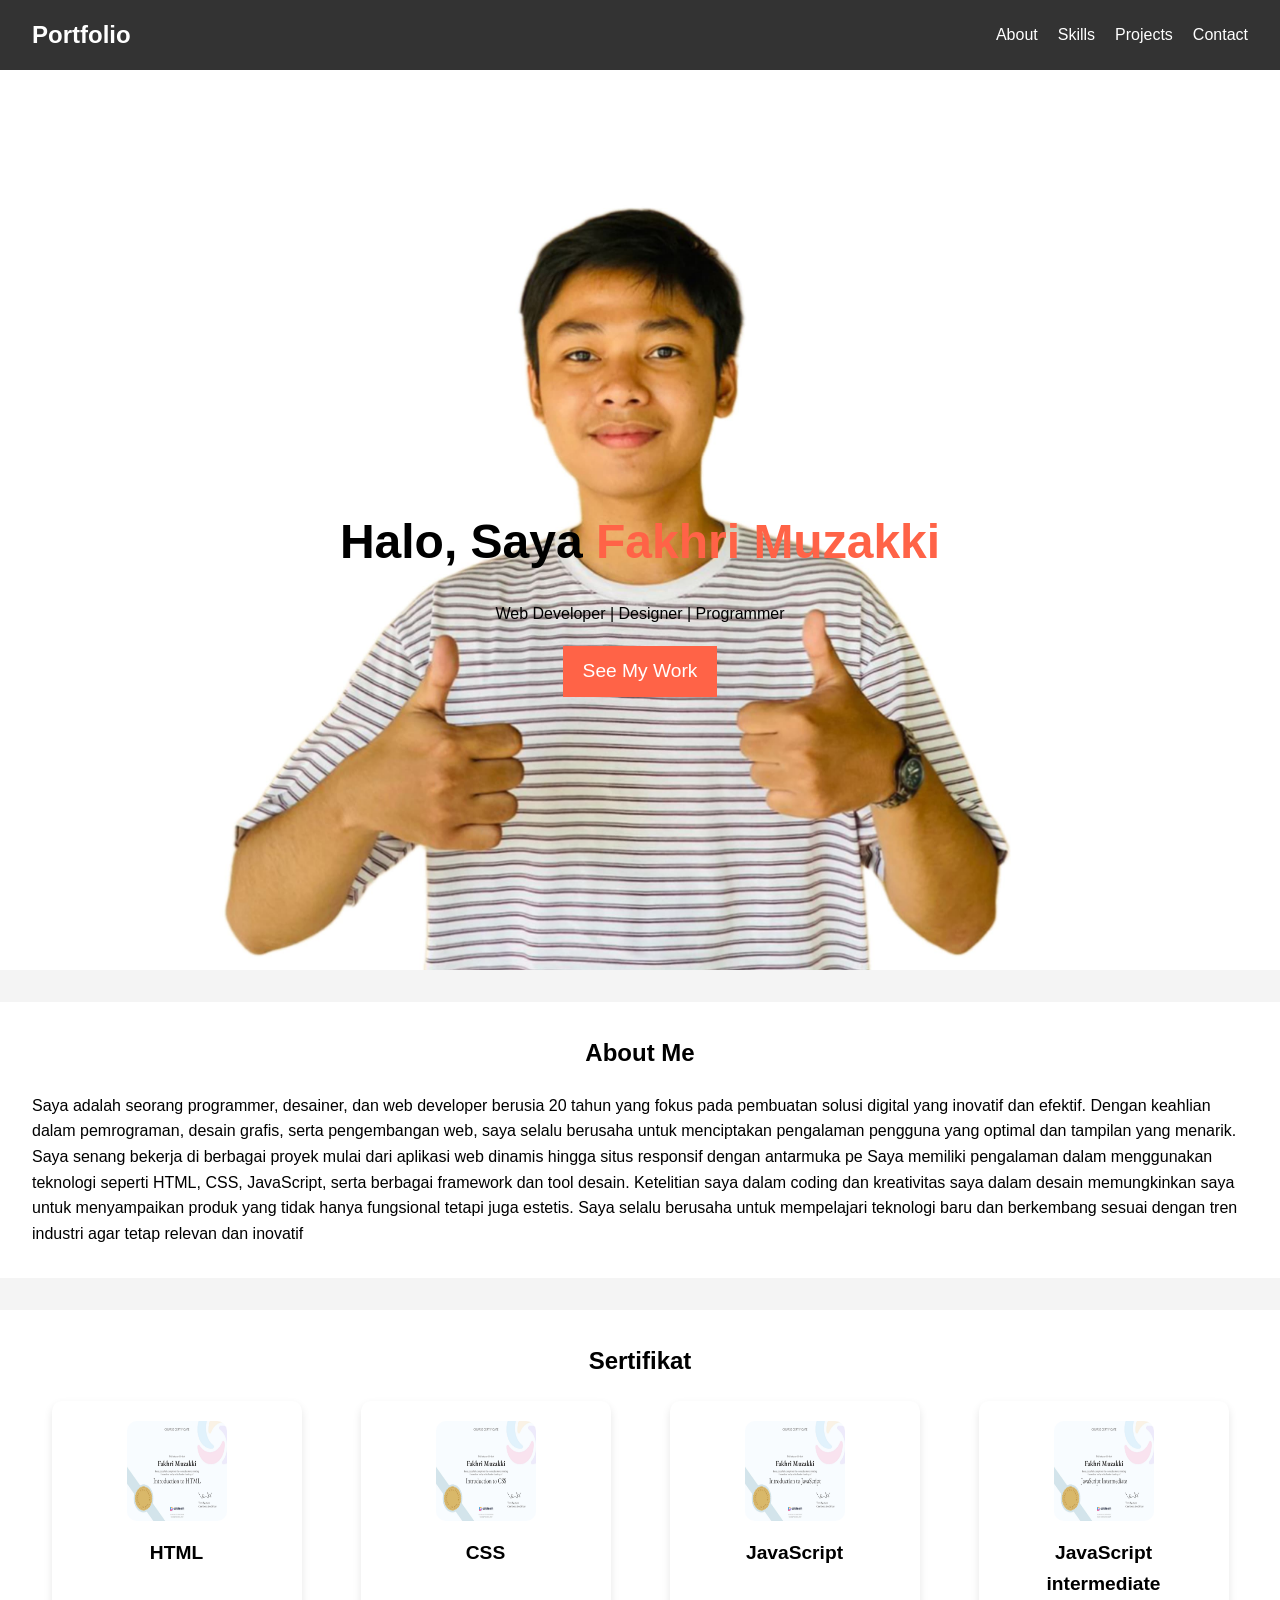
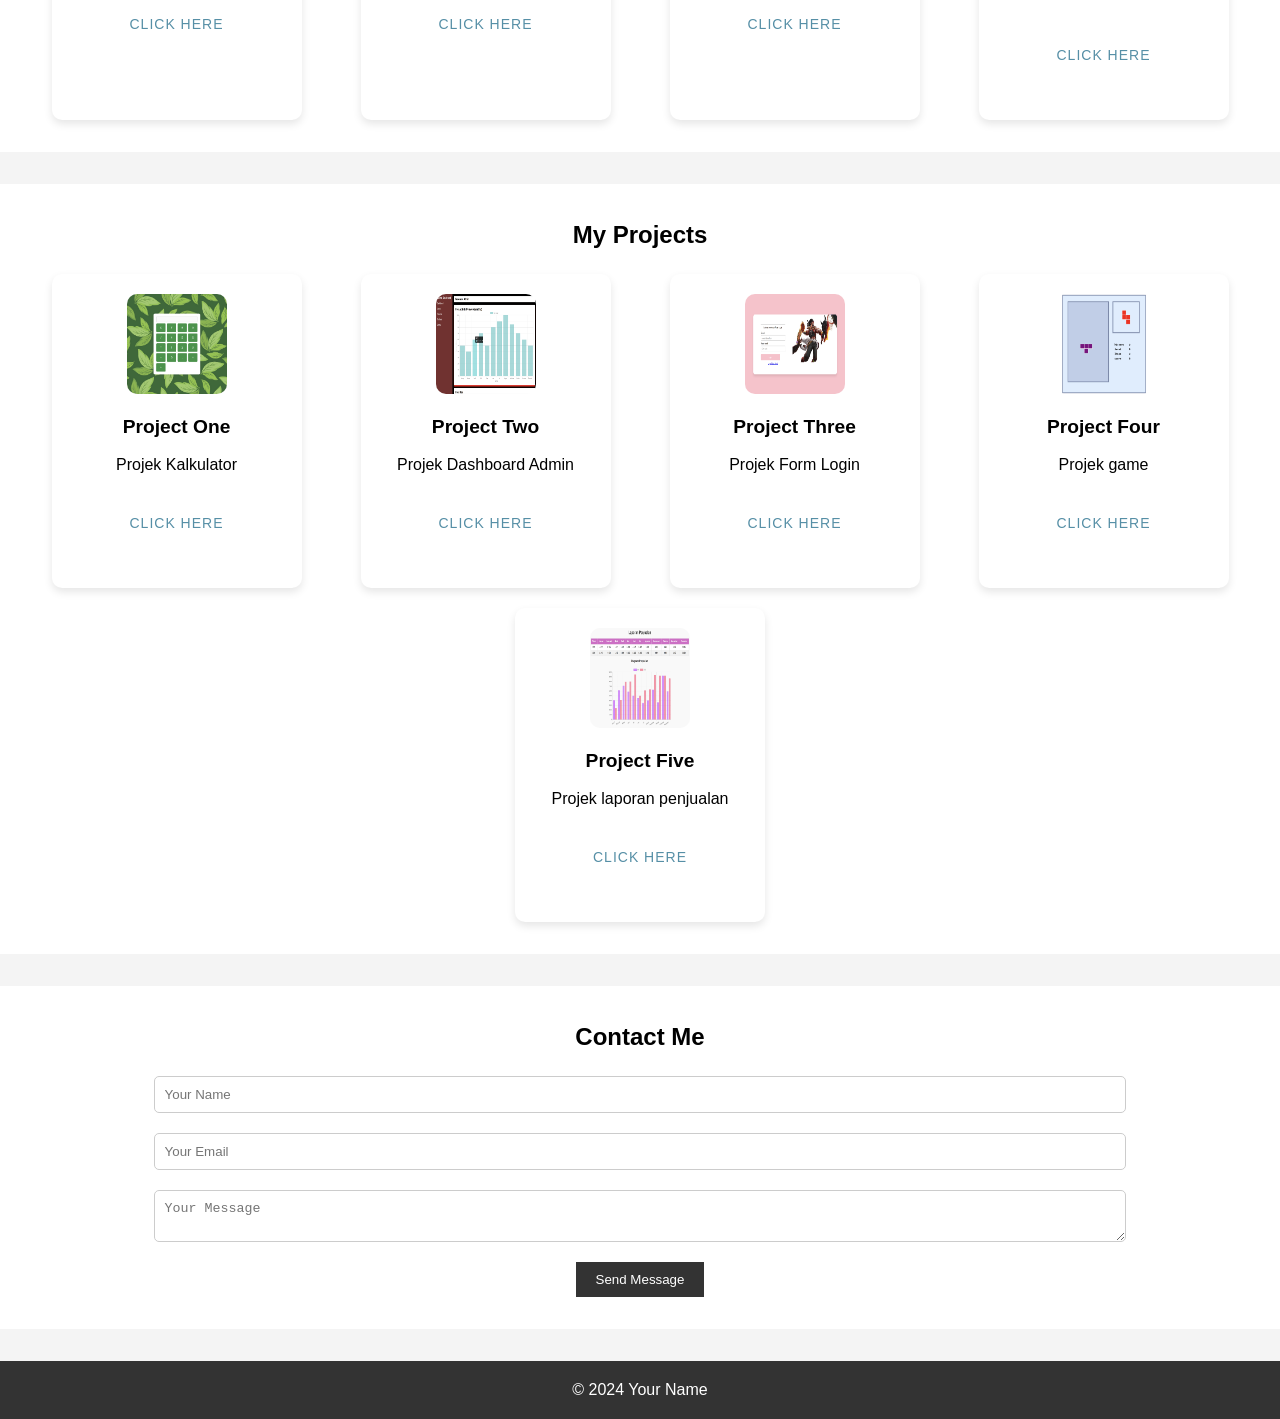
==== index.html @ a895a915 "Add files via upload" ====
<!DOCTYPE html>
<html lang="en">
<head>
  <meta charset="UTF-8">
  <meta name="viewport" content="width=device-width, initial-scale=1.0">
  <meta name="description" content="My Portfolio">
  <title>My Portfolio</title>
  <link rel="stylesheet" href="styles.css">
</head>
<body>
  <header>
    <nav>
      <h1><a href="#">Portfolio</a></h1>
      <ul>
        <li><a href="#about">About</a></li>
        <li><a href="#skills">Skills</a></li>
        <li><a href="#projects">Projects</a></li>
        <li><a href="#contact">Contact</a></li>
      </ul>
    </nav>
  </header>

  <section id="hero">
    <div class="hero-content">
      <h2 class="text-hero">Halo, Saya <span>Fakhri Muzakki</span></h2>
      <p>Web Developer | Designer | Programmer</p>
      <a href="#projects" class="btn">See My Work</a>
    </div>
  </section>

  <section id="about">
    <h2>About Me</h2>
    <p>Saya adalah seorang programmer, desainer, dan web developer berusia 20 tahun yang fokus pada pembuatan solusi digital yang inovatif dan efektif. Dengan keahlian dalam pemrograman, desain grafis, serta pengembangan web, saya selalu berusaha untuk menciptakan pengalaman pengguna yang optimal dan tampilan yang menarik. Saya senang bekerja di berbagai proyek mulai dari aplikasi web dinamis hingga situs responsif dengan antarmuka pe

        Saya memiliki pengalaman dalam menggunakan teknologi seperti HTML, CSS, JavaScript, serta berbagai framework dan tool desain. Ketelitian saya dalam coding dan kreativitas saya dalam desain memungkinkan saya untuk menyampaikan produk yang tidak hanya fungsional tetapi juga estetis. Saya selalu berusaha untuk mempelajari teknologi baru dan berkembang sesuai dengan tren industri agar tetap relevan dan inovatif</p>
  </section>

  <section id="skills">
    <h2>Sertifikat</h2>
    <div class="skills-container">
      <div class="skill">
        <img src="html.jpg" alt="sertifikat HTML" class="skill-img"/>
        <h3>HTML</h3>
        <div class="buttons">
          <button class="btn" onclick="window.location.href='https://www.sololearn.com/certificates/CC-BSW15DRK'"><span></span><p data-start="good luck!" data-text="Aw" data-title="Click Here"></p></button>
        </div>
      </div>
      <div class="skill">
        <img src="css.jpg" alt="sertifikat CSS" class="skill-img"/>
        <h3>CSS</h3>
        <div class="buttons">
          <button class="btn" onclick="window.location.href='https://www.sololearn.com/certificates/CC-CYN1WWN8'"><span></span><p data-start="good luck!" data-text="Aw" data-title="Click Here"></p></button>
        </div>
      </div>
      <div class="skill">
        <img src="javascript.jpg" alt="sertifikat CSS" class="skill-img"/>
        <h3>JavaScript</h3>
        <div class="buttons">
          <button class="btn" onclick="window.location.href='https://www.sololearn.com/certificates/CC-PRW7AN5T'"><span></span><p data-start="good luck!" data-text="Aw" data-title="Click Here"></p></button>
        </div>
      </div>
      <div class="skill">
        <img src="jvinter.jpg" alt="sertifikat CSS" class="skill-img"/>
        <h3>JavaScript intermediate</h3>
        <div class="buttons">
          <button class="btn" onclick="window.location.href='https://www.sololearn.com/certificates/CC-OKCSOUAJ'"><span></span><p data-start="good luck!" data-text="Aw" data-title="Click Here"></p></button>
        </div>
      </div>
  </section>

  <section id="projects">
    <h2>My Projects</h2>
    <div class="projects-container">
      <div class="project">
          <img src="kalkulator.png" alt="Project One" class="project-img"/>
          <h3>Project One</h3>
          <p>Projek Kalkulator</p>
          <div class="buttons"><a href="kalkulator/index.html" target="_blank">
            <button class="btn"><span></span><p data-start="good luck!" data-text="Aw" data-title="Click Here"></p></button>
          </a>
          </div>
        </div>        
      <div class="project">
        <img src="damin.png" alt="Project Two" class="project-img"/>
        <h3>Project Two</h3>
        <p>Projek Dashboard Admin</p>
        <div class="buttons">
          <a href="admin/index.html" target="_blank">
            <button class="btn"><span></span><p data-start="good luck!" data-text="Aw" data-title="Click Here"></p></button>
          </a>  
       </div>
      </div>
      <div class="project">
        <img src="login.png" alt="Project Three" class="project-img"/>
        <h3>Project Three</h3>
        <p>Projek Form Login</p>
        <div class="buttons"> <a href="form login/index.html" target="_blank">
          <button class="btn"><span></span><p data-start="good luck!" data-text="Aw" data-title="Click Here"></p></button>
        </a>
        </div>
      </div>
      <div class="project">
        <img src="tetris.png" alt="Project Three" class="project-img"/>
        <h3>Project Four</h3>
        <p>Projek game</p>
        <div class="buttons"> <a href="tetris/index.html" target="_blank">
          <button class="btn"><span></span><p data-start="good luck!" data-text="Aw" data-title="Click Here"></p></button>
        </a>
        </div>
      </div>
      <div class="project">
        <img src="lapjul.png" alt="Project Three" class="project-img"/>
        <h3>Project Five</h3>
        <p>Projek laporan penjualan</p>
        <div class="buttons"> <a href="laporan penjualan/index.html" target="_blank">
          <button class="btn"><span></span><p data-start="good luck!" data-text="Aw" data-title="Click Here"></p></button>
        </a>
        </div>
      </div>
    </div>
  </section>
  

  <section id="contact">
    <h2>Contact Me</h2>
    <form action="#">
      <input type="text" placeholder="Your Name" required>
      <input type="email" placeholder="Your Email" required>
      <textarea placeholder="Your Message" required></textarea>
      <button type="submit" class="btn">Send Message</button>
    </form>
  </section>

  <footer>
    <p>&copy; 2024 Your Name</p>
  </footer>
</body>
</html>
---- styles.css ----
/* Reset and Global Styles */
* {
  margin: 0;
  padding: 0;
  box-sizing: border-box;
}

body {
  font-family: 'Arial', sans-serif;
  line-height: 1.6;
  background: #f4f4f4;
}

/* Header Styles */
header {
  background: #333;
  color: #fff;
  padding: 1rem 2rem;
}

header nav {
  display: flex;
  justify-content: space-between;
  align-items: center;
}

header h1 a {
  color: #fff;
  text-decoration: none;
}

header ul {
  list-style: none;
  display: flex;
}

header ul li {
  margin-left: 20px;
}

header ul li a {
  color: #fff;
  text-decoration: none;
}

/* Hero Section */
#hero {
  background: url('fakhri.jpg') no-repeat center center/cover;
  height: 100vh;
  display: flex;
  justify-content: center;
  align-items: center;
  color: black;
  text-align: center;
}

#hero h2 {
  margin-top: 10rem;
}

#hero h2 span {
  color: #ff6347;
}

#hero .btn {
  display: inline-block;
  margin-top: 20px;
  padding: 10px 20px;
  color: #fff;
  background: #ff6347;
  border: none;
  text-decoration: none;
  font-size: 1.2rem;
  transition: background 0.3s;
}

#hero .btn:hover {
  background: #ff4500;
}

/* Section Styles */
#about, #skills, #projects, #contact {
  padding: 2rem;
  background: #fff;
  margin: 2rem 0;
}

h2 {
  text-align: center;
  margin-bottom: 20px;
}

/* Projects and Skills Section */
#skills .skills-container, #projects .projects-container {
  display: flex;
  justify-content: space-around;
  flex-wrap: wrap;
  gap: 20px;
}

.project, .skill {
  background: #fff;
  padding: 20px;
  border-radius: 10px;
  width: 250px;
  text-align: center;
  box-shadow: 0 4px 8px rgba(0, 0, 0, 0.1);
  transition: transform 0.3s;
}

.project:hover, .skill:hover {
  transform: scale(1.05);
}

.project-img {
  width: 100px;
  height: 100px;
  border-radius: 10px;
  margin-bottom: 10px;
}

.project h3, .skill h3 {
  margin-bottom: 10px;
  font-size: 1.2rem;
}

/* Button Styles */
.buttons {
  display: flex;
  justify-content: center;
}

.buttons button {
  width: 150px;
  height: 50px;
  background-color: white;
  margin: 20px;
  color: #568fa6;
  position: relative;
  overflow: hidden;
  font-size: 14px;
  letter-spacing: 1px;
  font-weight: 500;
  text-transform: uppercase;
  transition: all 0.3s ease;
  cursor: pointer;
  border: 0;
  display: flex;
  align-items: center;
  justify-content: center;
  border-radius: 3px;
}

.buttons button:before, .buttons button:after {
  content: "";
  position: absolute;
  width: 0;
  height: 2px;
  background-color: #44d8a4;
  transition: all 0.3s cubic-bezier(0.35, 0.1, 0.25, 1);
}

.buttons button:before {
  right: 0;
  top: 0;
  transition: all 0.5s cubic-bezier(0.35, 0.1, 0.25, 1);
}

.buttons button:after {
  left: 0;
  bottom: 0;
}

.buttons button span {
  width: 100%;
  height: 100%;
  position: absolute;
  left: 0;
  top: 0;
  margin: 0;
  padding: 0;
  z-index: 1;
}

.buttons button span:before, .buttons button span:after {
  content: "";
  position: absolute;
  width: 2px;
  height: 0;
  background-color: #44d8a4;
  transition: all 0.3s cubic-bezier(0.35, 0.1, 0.25, 1);
}

.buttons button span:before {
  right: 0;
  top: 0;
  transition: all 0.5s cubic-bezier(0.35, 0.1, 0.25, 1);
}

.buttons button span:after {
  left: 0;
  bottom: 0;
}

.buttons button p {
  padding: 0;
  margin: 0;
  transition: all 0.4s cubic-bezier(0.35, 0.1, 0.25, 1);
  position: absolute;
  width: 100%;
  height: 100%;
}

.buttons button p:before, .buttons button p:after {
  position: absolute;
  width: 100%;
  transition: all 0.4s cubic-bezier(0.35, 0.1, 0.25, 1);
  z-index: 1;
  left: 0;
}

.buttons button p:before {
  content: attr(data-title);
  top: 50%;
  transform: translateY(-50%);
}

.buttons button p:after {
  content: attr(data-text);
  top: 150%;
  color: #44d8a4;
}

.buttons button:hover:before, .buttons button:hover:after {
  width: 100%;
}

.buttons button:hover span {
  z-index: 1;
}

.buttons button:hover span:before, .buttons button:hover span:after {
  height: 100%;
}

.buttons button:hover p:before {
  top: -50%;
  transform: rotate(5deg);
}

.buttons button:hover p:after {
  top: 50%;
  transform: translateY(-50%);
}

/* Additional Styles */
.text-hero {
  font-size: 3rem;
}

/* Form Styles */
form {
  display: flex;
  flex-direction: column;
  align-items: center;
}

form input, form textarea {
  width: 80%;
  padding: 10px;
  margin-bottom: 20px;
  border: 1px solid #ccc;
  border-radius: 5px;
}

form .btn {
  background: #333;
  color: #fff;
  border: none;
  padding: 10px 20px;
  cursor: pointer;
  transition: background 0.3s;
}

form .btn:hover {
  background: #555;
}

/* Footer */
footer {
  text-align: center;
  padding: 1rem;
  background: #333;
  color: #fff;
}

.skill-img {
  width: 100px;
  height: 100px;
  border-radius: 10px;
  margin-bottom: 10px;
}
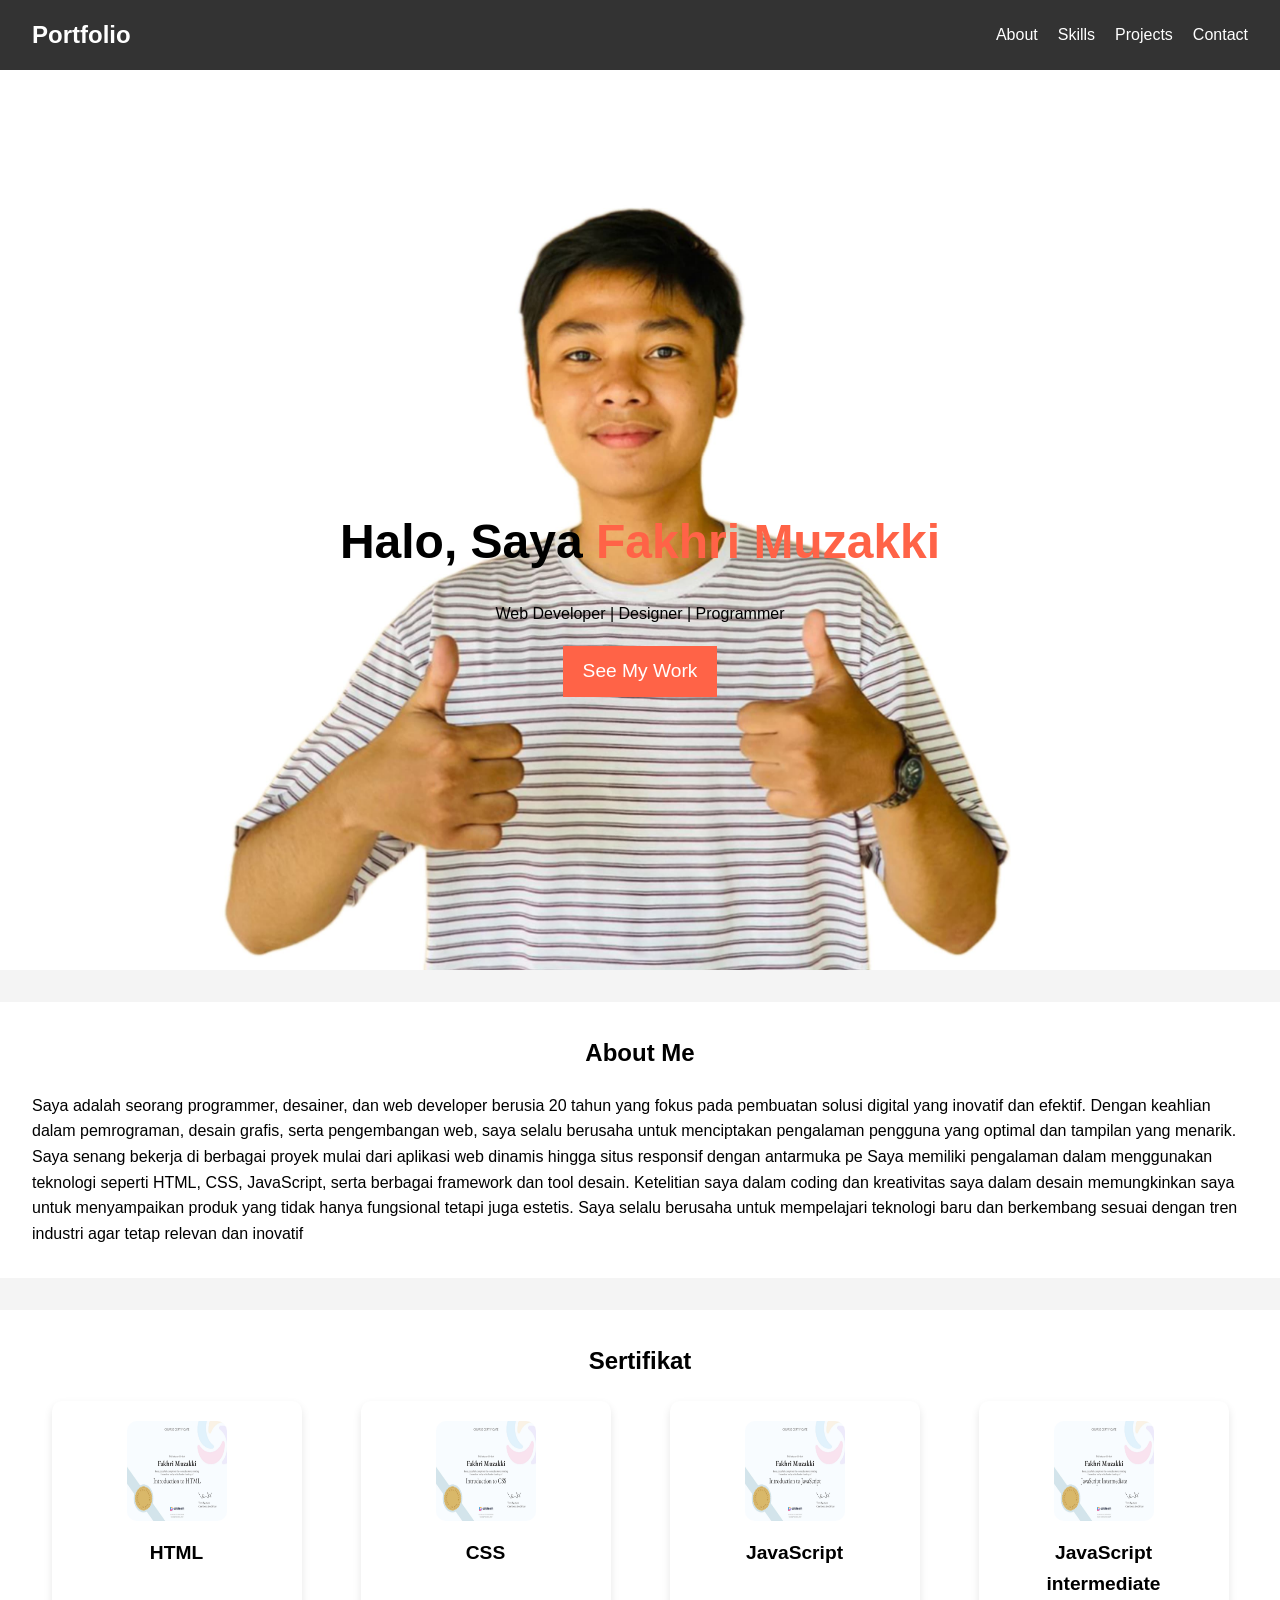
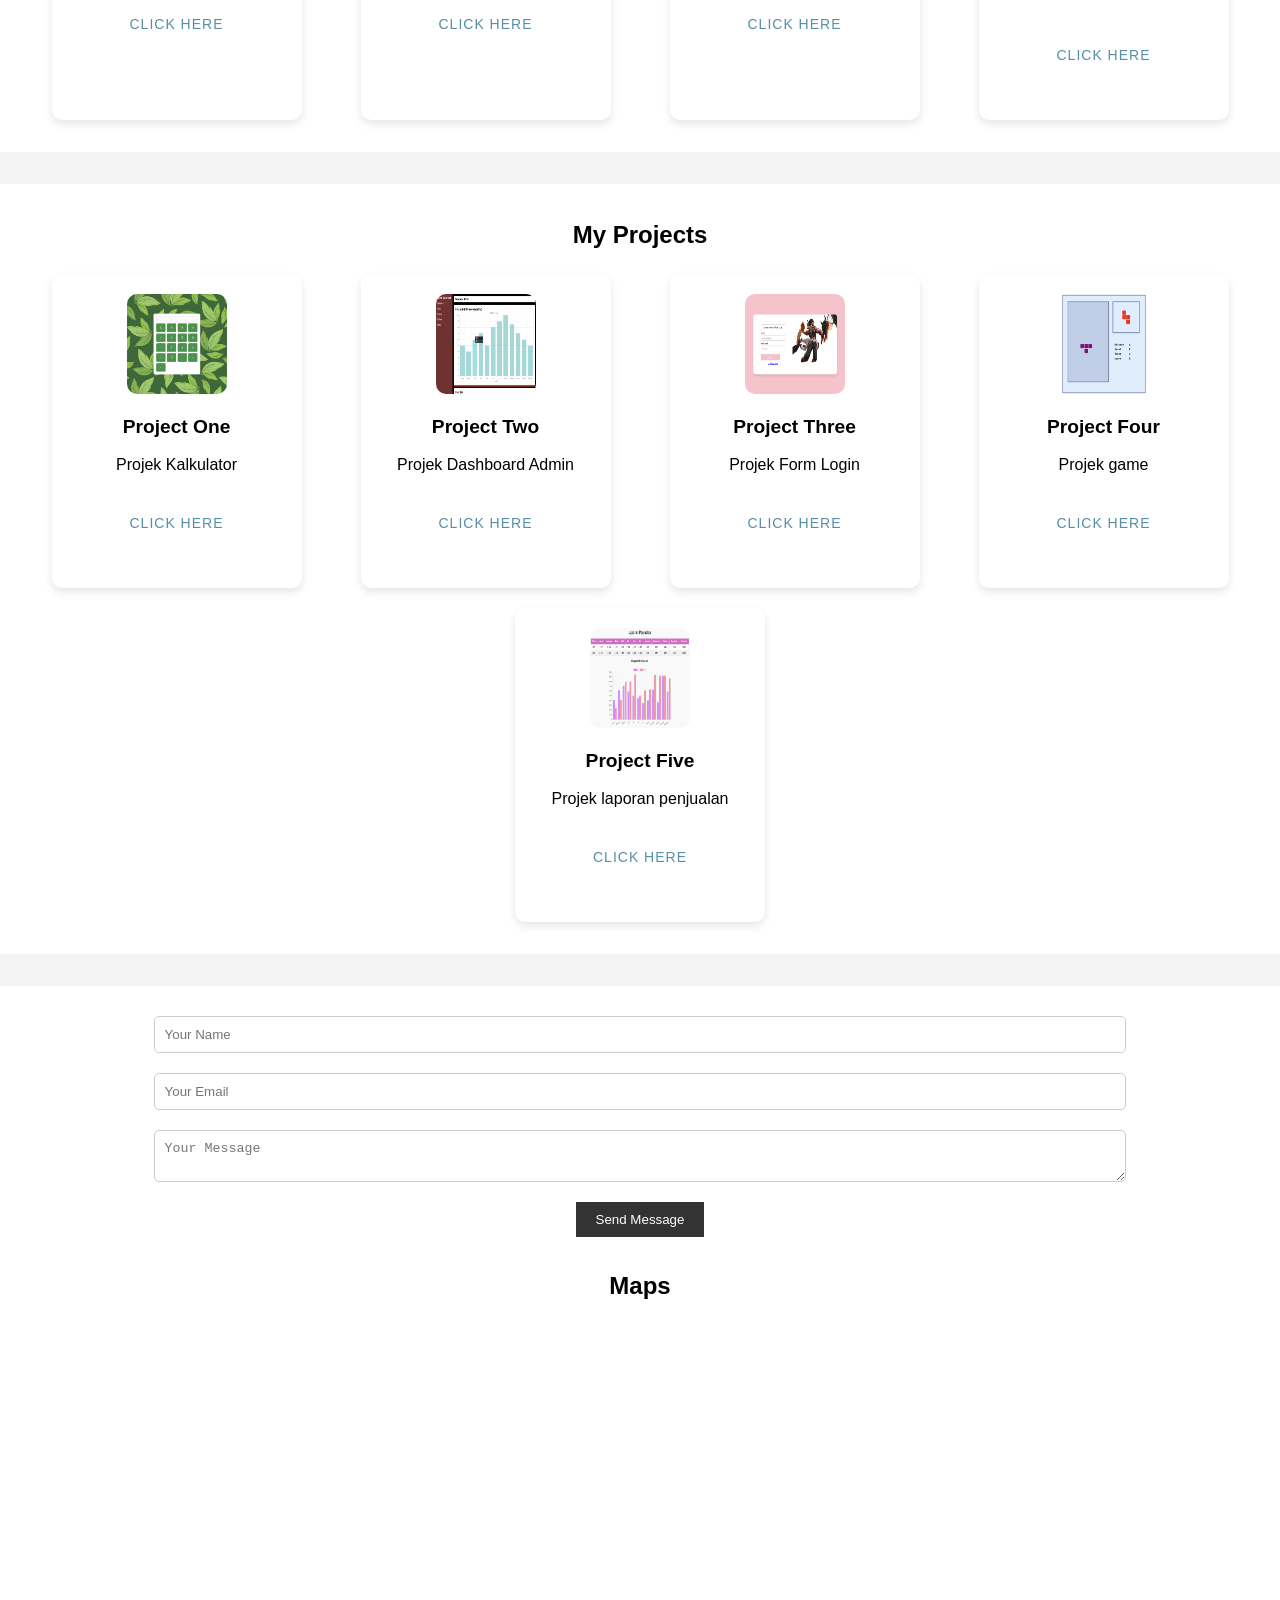
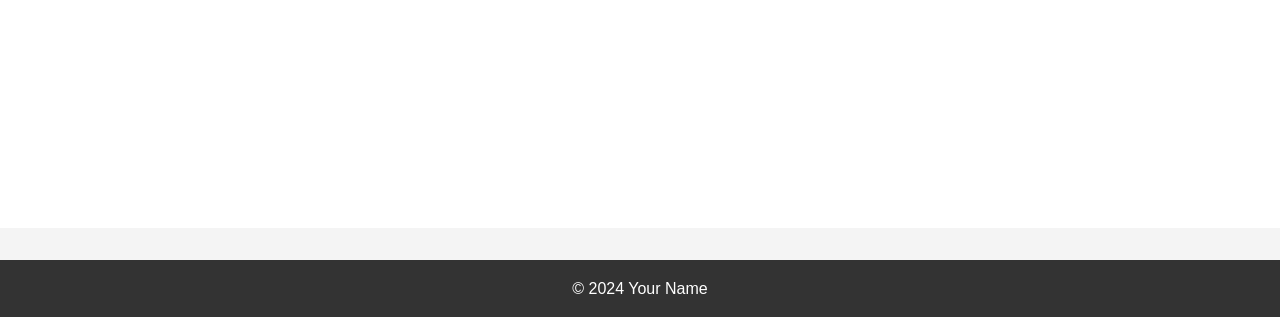
==== commit c83ba8e6: "Add files via upload" ====
--- a/index.html
+++ b/index.html
@@ -20,6 +20,48 @@
     </nav>
   </header>
 
+  <script>
+    // Smooth scrolling with easing
+    document.querySelectorAll('nav ul li a').forEach((link) => {
+      link.addEventListener('click', function (event) {
+        event.preventDefault(); // Mencegah perilaku default
+  
+        const targetId = this.getAttribute('href'); // Ambil target dari href
+        const targetElement = document.querySelector(targetId); // Pilih elemen target
+  
+        if (targetElement) {
+          // Scroll dengan animasi
+          window.scrollTo({
+            top: targetElement.offsetTop,
+            behavior: 'smooth' // Gunakan scrolling bawaan browser
+          });
+        }
+      });
+    });
+  
+    // Optional: Highlight active section during scrolling
+    const sections = document.querySelectorAll('section');
+    const navLinks = document.querySelectorAll('nav ul li a');
+  
+    window.addEventListener('scroll', () => {
+      let current = "";
+  
+      sections.forEach((section) => {
+        const sectionTop = section.offsetTop - 50; // Tambahkan offset
+        if (window.pageYOffset >= sectionTop) {
+          current = section.getAttribute('id');
+        }
+      });
+  
+      navLinks.forEach((link) => {
+        link.classList.remove('active');
+        if (link.getAttribute('href') === `#${current}`) {
+          link.classList.add('active');
+        }
+      });
+    });
+  </script>
+  
   <section id="hero">
     <div class="hero-content">
       <h2 class="text-hero">Halo, Saya <span>Fakhri Muzakki</span></h2>
@@ -129,6 +171,19 @@
       <textarea placeholder="Your Message" required></textarea>
       <button type="submit" class="btn">Send Message</button>
     </form>
+    
+    <h2>Maps</h2>
+    <div class="map-container">
+      <iframe 
+        src="https://www.google.com/maps/embed?pb=!1m18!1m12!1m3!1d31721.80455729395!2d106.71958217301494!3d-6.347447200176704!2m3!1f0!2f0!3f0!3m2!1i1024!2i768!4f13.1!3m3!1m2!1s0x2e69e44e863902f7%3A0xdd7e9f6c49cd9f73!2sUniversitas%20Pamulang%20Kampus%202%20Viktor!5e0!3m2!1sid!2sid!4v1673037339572!5m2!1sid!2sid"
+        width="600" 
+        height="450" 
+        style="border:0;" 
+        allowfullscreen="" 
+        loading="lazy" 
+        referrerpolicy="no-referrer-when-downgrade">
+      </iframe>
+    </div>
   </section>
 
   <footer>
--- a/styles.css
+++ b/styles.css
@@ -299,4 +299,41 @@
   height: 100px;
   border-radius: 10px;
   margin-bottom: 10px;
-}+}
+
+nav ul li a.active {
+  color: #f39c12;
+  font-weight: bold;
+  border-bottom: 2px solid #f39c12;
+  transition: all 0.3s ease;
+}
+
+#contact {
+  text-align: center; /* Menjaga teks di tengah */
+}
+
+.map-container {
+  display: flex;
+  justify-content: center;  /* Untuk memusatkan secara horizontal */
+  align-items: center;      /* Untuk memusatkan secara vertikal */
+  height: 500px;            /* Mengatur tinggi container peta */
+  margin-top: 20px;         /* Memberikan jarak antara form dan peta */
+}
+
+iframe {
+  width: 80%;               /* Mengatur lebar peta */
+  max-width: 600px;         /* Maksimal lebar 600px */
+  height: 450px;            /* Tinggi iframe */
+  border: none;             /* Menghilangkan border */
+}
+#contact form {
+  margin-bottom: 30px; /* Menambahkan spasi bawah pada form */
+}
+
+#contact .map-container {
+  margin-top: 30px; /* Menambahkan spasi atas pada map */
+}
+
+#contact h2 {
+  margin-bottom: -40px; /* Menambahkan spasi bawah pada judul */
+}
